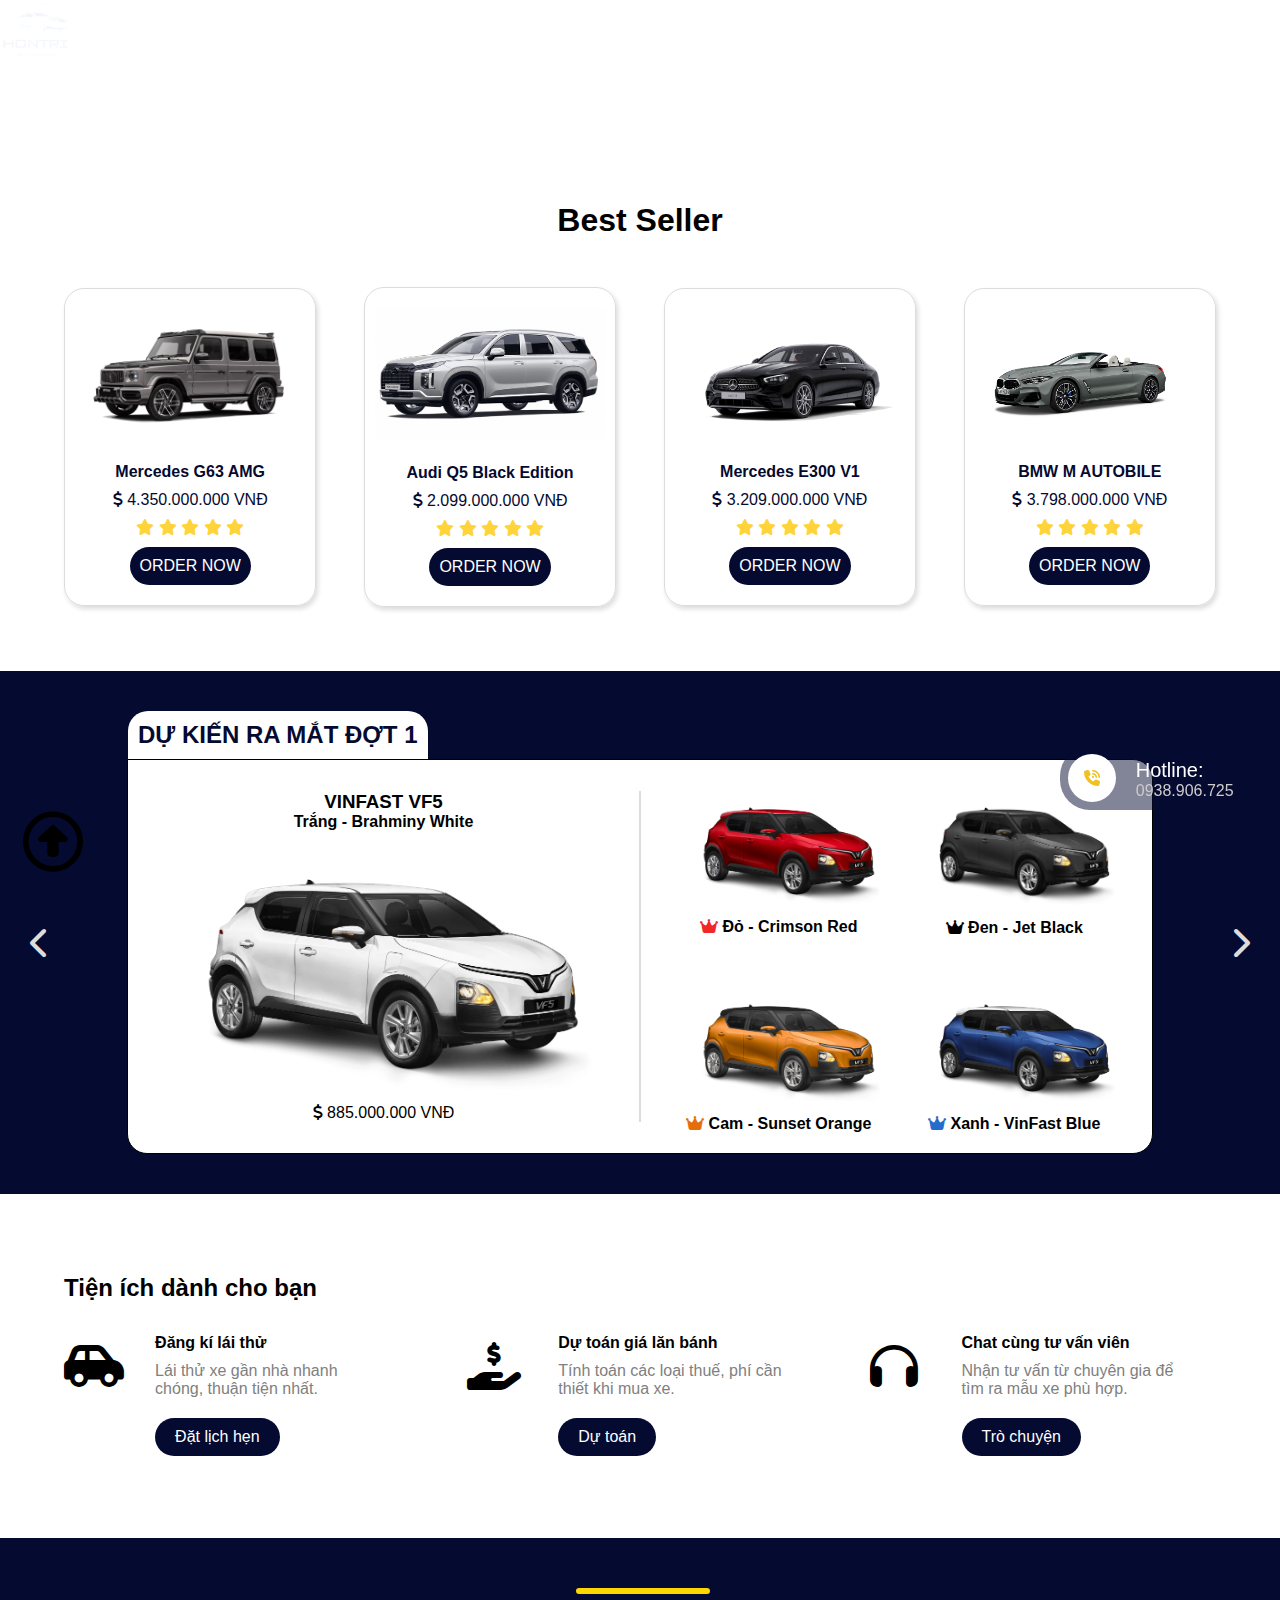
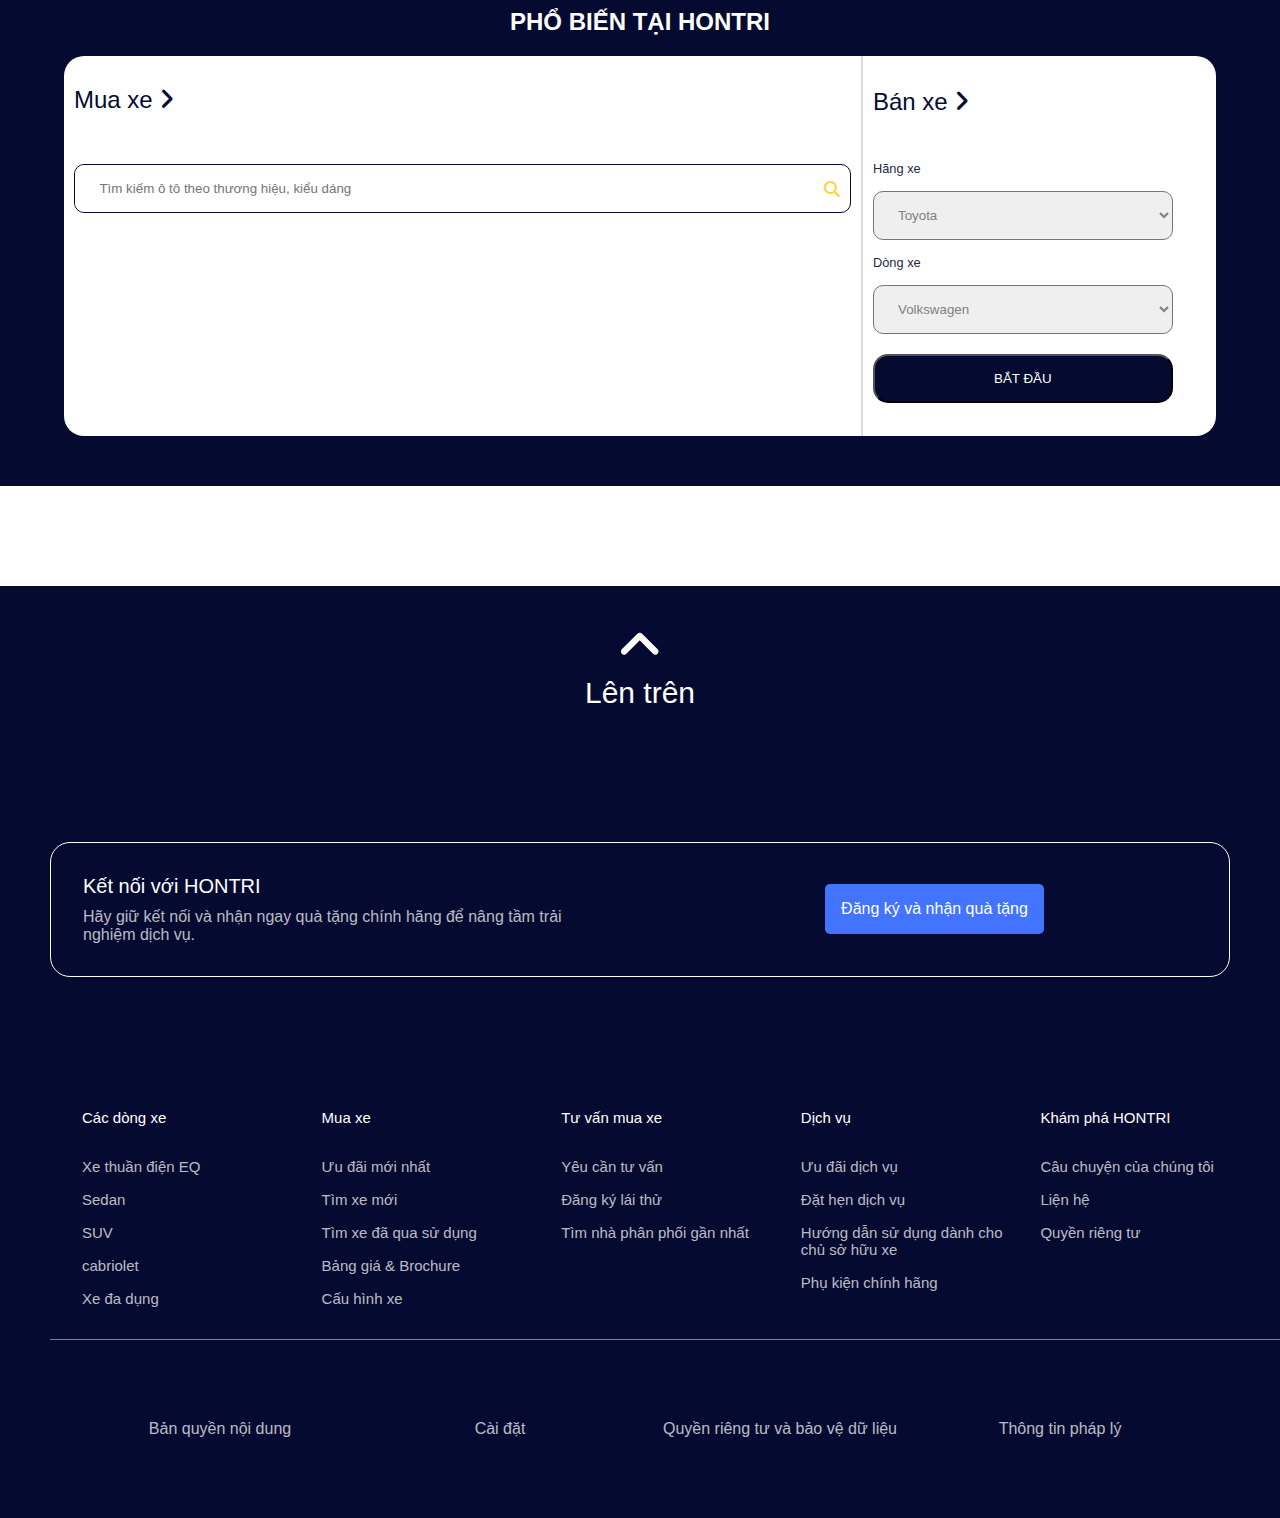
==== index.html @ 0ae95693 "init_template" ====
<!DOCTYPE html>
<html lang="en">
<head>
    <meta charset="UTF-8">
    <meta name="viewport" content="width=device-width, initial-scale=1.0">
    <title>HONTRI - Go further</title>
    <link rel="shortcut icon" href="../image/logo_Header.png"/>
    <link rel="stylesheet" href="../CSS/home.css">
    <link rel="stylesheet" href="../Mobile/mobile_home.css" media="screen and (max-width: 600px)">
    <link rel="stylesheet" href="https://cdnjs.cloudflare.com/ajax/libs/font-awesome/6.6.0/css/all.min.css">
    <link rel="stylesheet" href="https://cdnjs.cloudflare.com/ajax/libs/animate.css/4.1.1/animate.min.css"/>
    <script src="https://cdnjs.cloudflare.com/ajax/libs/wow/1.1.2/wow.min.js"></script>
    <script src="https://ajax.googleapis.com/ajax/libs/jquery/3.2.1/jquery.min.js"></script>
    <script src="../JS/home.js"></script>
</head>
<body onload="init()">
    <div class="hotline">
        <div class="phone"><i class="fa-solid fa-phone-volume" style="color: #efc21f;"></i></div>
        <div>
            <p>Hotline:</p>
            <p>0938.906.725</p>
        </div>
    </div>
    <div class="top_button">
        <button id="top_button"><i class="fa-regular fa-circle-down fa-rotate-180" ></i></button>
    </div>
    <header>
        <div class="video">
            <video width="100%" autoplay loop muted>
                <source src="./video/HONTRI_videoMoDau.mp4">
            </video>
            <div class="flex">
                <a href="#" class="khampha notSp"><span>TÌM HIỂU THÊM</span></a>
                <a href="./HTML/tryDriving.html" class="khampha"><span>ĐĂNG KÍ LÁI THỬ</span></a>
            </div>
        </div>

        <div id="topMenu" class="flex">
            <div class="flex" style="width: 100%;">
                <div class="flex col30">
                    <a href="/index.html"><img class="logoHeader" src="./image/logo_Header.png" alt="logo"></a>
                    <i class="fa-solid fa-bars" id="fal"></i>
                </div>
                <ul class="flex Menu">
                    <div class="flex">
                        <div class="flex haveSub">
                            <li>
                                <a href="./HTML/buy.html">Mua xe</a>
                                <ul class="submenu">
                                    <li><a href="./HTML/buy.html">Xe mới</a></li>
                                    <li><a class="notSp" href="#">Xe cũ</a></li>
                                </ul>
                            </li>
                            <li><a href="./HTML/buy.html" class="fa-solid fa-angle-down"></a></li>
                        </div>

                        <div class="flex haveSub">
                            <li><a href="./HTML/sell.html">Bán xe</a></li>
                        </div>
                        <div class="flex haveSub">
                            <li>
                                <a href="./HTML/tryDriving.html">Tiện ích</a>
                                <ul class="submenu">
                                    <li><a href="./HTML/tryDriving.html">Đăng kí lái thử</a></li>
                                    <li><a class="notSp" href="#">Dự đoán giá lăn bánh</a></li>
                                    <li><a class="notSp" href="#">So sánh xe</a></li>
                                </ul>
                            </li>
                            <li><a href="./HTML/tryDriving.html" class="fa-solid fa-angle-down"></a></li>
                        </div>
                        <div class="flex haveSub">
                            <li><a class="notSp" href="#">Tin tức</a></li>
                        </div>                           
                        <div class="flex haveSub"><li><a class="notSp" class="news" href="#">Đăng tin</a></li></div>
                        <div class="flex haveSub" id="user">
                            <li><a href="./HTML/signIn_Up.html" class="fa-solid fa-circle-user"></a></li>
                            <li>
                                <a href="./HTML/signIn_Up.html">Tài khoản</a>
                                <ul id="last">
                                    <li><a href="./HTML/signIn_Up.html">Đăng nhập</a></li>
                                    <li><a href="./HTML/signIn_Up.html">Đăng kí</a></li>
                                    <li><a class="notSp" href="#">Góp ý</a></li>
                                    <li><a class="notSp" href="#">Hỗ trợ</a></li>
                                    <li><a class="notSp" href="#">Liên hệ</a></li>
                                </ul>
                            </li>
                        </div>
                    </div>
                </ul>
            </div>
        </div>
    </header>

    <main>
        <section class="ani" id="bestSeller">
            <h1>Best Seller</h1>
            <div class="bestProducts flex">
                <div class="bestProduct col20">
                    <img src="./image/G63.webp" alt="G63">
                    <h4>Mercedes G63 AMG</h4>
                    <p><i class="fa-solid fa-dollar-sign"></i> 4.350.000.000 VNĐ</p>
                    <div>
                        <i class="fa-solid fa-star" style="color: #FFD43B;"></i>
                        <i class="fa-solid fa-star" style="color: #FFD43B;"></i>
                        <i class="fa-solid fa-star" style="color: #FFD43B;"></i>
                        <i class="fa-solid fa-star" style="color: #FFD43B;"></i>
                        <i class="fa-solid fa-star" style="color: #FFD43B;"></i>
                    </div>
                    <a class="notSp" href="#">ORDER NOW</a>
                </div>
                <div class="bestProduct col20">
                    <img src="./image/huyndai.png" alt="audi">
                    <h4>Audi Q5 Black Edition</h4>
                    <p><i class="fa-solid fa-dollar-sign"></i> 2.099.000.000 VNĐ</p>
                    <div>
                        <i class="fa-solid fa-star" style="color: #FFD43B;"></i>
                        <i class="fa-solid fa-star" style="color: #FFD43B;"></i>
                        <i class="fa-solid fa-star" style="color: #FFD43B;"></i>
                        <i class="fa-solid fa-star" style="color: #FFD43B;"></i>
                        <i class="fa-solid fa-star" style="color: #FFD43B;"></i>
                    </div>
                    <a class="notSp" href="#">ORDER NOW</a>
                </div>
                <div class="bestProduct col20">
                    <img src="./image/Mercedes.webp" alt="mec">
                    <h4>Mercedes E300 V1</h4>
                    <p><i class="fa-solid fa-dollar-sign"></i> 3.209.000.000 VNĐ</p>
                    <div>
                        <i class="fa-solid fa-star" style="color: #FFD43B;"></i>
                        <i class="fa-solid fa-star" style="color: #FFD43B;"></i>
                        <i class="fa-solid fa-star" style="color: #FFD43B;"></i>
                        <i class="fa-solid fa-star" style="color: #FFD43B;"></i>
                        <i class="fa-solid fa-star" style="color: #FFD43B;"></i>
                    </div>
                    <a class="notSp" href="#">ORDER NOW</a>
                </div>
                <div class="bestProduct col20">
                    <img src="./image/bmw.avif" alt="BMW">
                    <h4>BMW M AUTOBILE</h4>
                    <p><i class="fa-solid fa-dollar-sign"></i> 3.798.000.000 VNĐ</p>
                    <div>
                        <i class="fa-solid fa-star" style="color: #FFD43B;"></i>
                        <i class="fa-solid fa-star" style="color: #FFD43B;"></i>
                        <i class="fa-solid fa-star" style="color: #FFD43B;"></i>
                        <i class="fa-solid fa-star" style="color: #FFD43B;"></i>
                        <i class="fa-solid fa-star" style="color: #FFD43B;"></i>
                    </div>
                    <a class="notSp" href="#">ORDER NOW</a>
                </div>
            </div>
        </section>

        <section class="ani" id="models">
            <div id="contain">
            <div class="model">
                <h2>DỰ KIẾN RA MẮT ĐỢT 1</h2>
                <p></p>
                <div class="modelChild flex">
                    <div class="col50 mainImg">
                        <h3>VINFAST VF5</h3>
                        <h4 class="mText">Trắng - Brahminy White</h4>
                        <img class="mImg" src="./image/VF5_1.webp" alt="">
                        <p><i style="font-weight: 1.2rem;" class="fa-solid fa-dollar-sign"></i> 885.000.000 VNĐ</p>
                    </div>
                    <div class="subImgs col50">
                        <ul class="subImg flex">
                            <li class="col50">
                                <img src="./image/vf5_2_1.webp" alt="">
                                <h4><i class="fa-solid fa-crown" style="color: #f02828;"></i> Đỏ - Crimson Red</h4>
                            </li>
                            <li class="col50">
                                <img src="./image/VF5_3.webp" alt="">
                                <h4><i class="fa-solid fa-crown" style="color: #000000;"></i> Đen - Jet Black</h4>
                            </li>
                        </ul>
                        <ul class="subImg flex">
                            <li class="col50">
                                <img src="./image/VF5_4.png" alt="">
                                <h4><i class="fa-solid fa-crown" style="color: #e56d0b;"></i> Cam - Sunset Orange</h4>
                            </li>
                            <li class="col50">
                                <img src="./image/VF5_6.webp" alt="">
                                <h4><i class="fa-solid fa-crown" style="color: #246dcc;"></i> Xanh - VinFast Blue</h4>
                            </li>
                        </ul>
                    </div>
                </div>
            </div>

            <div class="model">
                <h2>DỰ KIẾN RA MẮT ĐỢT 2</h2>
                <p></p>
                <div class="modelChild flex">
                    <div class="col50 mainImg">
                        <h3>VINFAST VF5</h3>
                        <h4 class="mText">Trắng - Brahminy White</h4>
                        <img class="mImg" src="./image/VF5_1.webp" alt="">
                        <p><i class="fa-solid fa-dollar-sign"></i> 885.000.000 VNĐ</p>
                    </div>
                    <div class="subImgs col50">
                        <ul class="subImg flex">
                            <li class="col50">
                                <img src="./image/vf5_2_1.webp" alt="">
                                <h4><i class="fa-solid fa-crown" style="color: #f02828;"></i> Đỏ - Crimson Red</h4>
                            </li>
                            <li class="col50">
                                <img src="./image/VF5_3.webp" alt="">
                                <h4><i class="fa-solid fa-crown" style="color: #000000;"></i> Đen - Jet Black</h4>
                            </li>
                        </ul>
                        <ul class="subImg flex">
                            <li class="col50">
                                <img src="./image/VF5_4.png" alt="">
                                <h4><i class="fa-solid fa-crown" style="color: #e56d0b;"></i> Cam - Sunset Orange</h4>
                            </li>
                            <li class="col50">
                                <img src="./image/VF5_6.webp" alt="">
                                <h4><i class="fa-solid fa-crown" style="color: #246dcc;"></i> Xanh - VinFast Blue</h4>
                            </li>
                        </ul>
                    </div>
                </div>
            </div>

            <div class="model">
                <h2>DỰ KIẾN RA MẮT ĐỢT 3</h2>
                <p></p>
                <div class="modelChild flex">
                    <div class="col50 mainImg">
                        <h3>VINFAST VF5</h3>
                        <h4 class="mText">Trắng - Brahminy White</h4>
                        <img class="mImg" src="./image/VF5_1.webp" alt="">
                        <p><i class="fa-solid fa-dollar-sign"></i> 885.000.000 VNĐ</p>
                    </div>
                    <div class="subImgs col50">
                        <ul class="subImg flex">
                            <li class="col50">
                                <img src="./image/vf5_2_1.webp" alt="">
                                <h4><i class="fa-solid fa-crown" style="color: #f02828;"></i> Đỏ - Crimson Red</h4>
                            </li>
                            <li class="col50">
                                <img src="./image/VF5_3.webp" alt="">
                                <h4><i class="fa-solid fa-crown" style="color: #000000;"></i> Đen - Jet Black</h4>
                            </li>
                        </ul>
                        <ul class="subImg flex">
                            <li class="col50">
                                <img src="./image/VF5_4.png" alt="">
                                <h4><i class="fa-solid fa-crown" style="color: #e56d0b;"></i> Cam - Sunset Orange</h4>
                            </li>
                            <li class="col50">
                                <img src="./image/VF5_6.webp" alt="">
                                <h4><i class="fa-solid fa-crown" style="color: #246dcc;"></i> Xanh - VinFast Blue</h4>
                            </li>
                        </ul>
                    </div>
                </div>
            </div>

            <div class="model">
                <h2>DỰ KIẾN RA MẮT ĐỢT 4</h2>
                <p></p>
                <div class="modelChild flex">
                    <div class="col50 mainImg">
                        <h3>VINFAST VF5</h3>
                        <h4 class="mText">Trắng - Brahminy White</h4>
                        <img class="mImg" src="./image/VF5_1.webp" alt="">
                        <p><i class="fa-solid fa-dollar-sign"></i> 885.000.000 VNĐ</p>
                    </div>
                    <div class="subImgs col50">
                        <ul class="subImg flex">
                            <li class="col50">
                                <img src="./image/vf5_2_1.webp" alt="">
                                <h4><i class="fa-solid fa-crown" style="color: #f02828;"></i> Đỏ - Crimson Red</h4>
                            </li>
                            <li class="col50">
                                <img src="./image/VF5_3.webp" alt="">
                                <h4><i class="fa-solid fa-crown" style="color: #000000;"></i> Đen - Jet Black</h4>
                            </li>
                        </ul>
                        <ul class="subImg flex">
                            <li class="col50">
                                <img src="./image/VF5_4.png" alt="">
                                <h4><i class="fa-solid fa-crown" style="color: #e56d0b;"></i> Cam - Sunset Orange</h4>
                            </li>
                            <li class="col50">
                                <img src="./image/VF5_6.webp" alt="">
                                <h4><i class="fa-solid fa-crown" style="color: #246dcc;"></i> Xanh - VinFast Blue</h4>
                            </li>
                        </ul>
                    </div>
                </div>
            </div>
        </div>
        <div class="btnn Right"><i class="fa-solid fa-chevron-right"></i></div>
        <div class="btnn Left"><i class="fa-solid fa-chevron-left"></i></div>
        </section>
    
        <section class="ani" id="tienIch">
            <h2 class="hehe">Tiện ích dành cho bạn</h2>
            <div class="tienIchChild col90 flex">
                <div class="col30 flex">
                    <div class="col20"><i class="fa-solid fa-car-side"></i></div>
                    <div class="leftTI col80">
                        <h4>Đăng kí lái thử</h4>
                        <p>Lái thử xe gần nhà nhanh chóng, thuận tiện nhất.</p>
                        <a class="btn notSp" href="#">Đặt lịch hẹn</a>
                    </div>
                </div>
                <div class="col30 flex">
                    <div class="col20"><i class="fa-solid fa-hand-holding-dollar"></i></div>
                    <div class="leftTI col80">
                        <h4>Dự toán giá lăn bánh</h4>
                        <p>Tính toán các loại thuế, phí cần thiết khi mua xe.</p>
                        <a class="btn notSp" href="#">Dự toán</a>
                    </div>
                </div>
                <div class="col30 flex">
                    <div class="col20"><i class="fa-solid fa-headphones"></i></div>
                    <div class="leftTI col80">
                        <h4>Chat cùng tư vấn viên</h4>
                        <p>Nhận tư vấn từ chuyên gia để tìm ra mẫu xe phù hợp.</p>
                        <a class="btn notSp" href="#">Trò chuyện</a>
                    </div>
                </div>
            </div>
        </section>

        <section id="phoBien">
            <p></p>
            <h2>Phổ biến tại HONTRI</h2>
            <div class="col90 flex phoBienChilds">
                <div class="col70 phoBienChild1">
                    <p><a href="./HTML/buy.html">Mua xe <i class="fa-solid fa-angle-right"></i></a> </p>
                    <p class="flex"><input id="searchOto" type="text" placeholder=" Tìm kiếm ô tô theo thương hiệu, kiểu dáng"><i class="fa-solid fa-magnifying-glass" style="color: #FFD43B;"></i> </p>
                    <div id="goiY">
                    
                    </div>
                    <div class="flex">
                        <a href="#" class="col10 imgTH notSp">
                            <img src="./image/im_spot_brand_logo_toyota.png" alt="">
                            <p>Toyota</p>
                        </a>
                        <a href="#" class="col10 imgTH notSp">
                            <img src="./image/im_spot_brand_logo_huyndai.png" alt="">
                            <p>Hyundai</p>
                        </a>
                        <a href="#" class="col10 imgTH notSp">
                            <img src="./image/im_spot_brand_logo_vinfast.png" alt="">
                            <p>VinFast</p>
                        </a>
                        <a href="#" class="col10 imgTH notSp">
                            <img src="./image/im_spot_brand_logo_kia.png" alt="">
                            <p>Kia</p>
                        </a>
                        <a href="#" class="col10 imgTH notSp">
                            <img src="./image/im_spot_brand_logo_ford.png" alt="">
                            <p>Ford</p>
                        </a>
                        <a href="#" class="col10 imgTH notSp">
                            <img src="./image/im_spot_brand_logo_mazda.png" alt="">
                            <p>Mazda</p>
                        </a>
                        <a href="#" class="col10 imgTH notSp">
                            <img src="./image/im_spot_brand_logo_honda.png" alt="">
                            <p>Honda</p>
                        </a>
                        <a href="#" class="col10 imgTH notSp">
                            <img src="./image/im_spot_brand_logo_mitsubishi.png" alt="">
                            <p>Mitsubishi</p>
                        </a>
                        <a href="#" class="col10 imgTH notSp">
                            <img src="./image/im_spot_brand_logo_peugeot.png" alt="">
                            <p>Peugeot</p>
                        </a>
                    </div>

                    <div class="flex">
                        <a href="#" class="col10 imgTH notSp">
                            <img src="./image/im_spot_brand_logo_mercedes.png" alt="">
                            <p>Mercedes</p>
                        </a>
                        <a href="#" class="col10 imgTH notSp">
                            <img src="./image/im_spot_brand_logo_nissan.png" alt="">
                            <p>Nissan</p>
                        </a>
                        <a href="#" class="col10 imgTH notSp">
                            <img src="./image/im_spot_brand_logo_Volkswagen.png" alt="">
                            <p>olkswagen</p>
                        </a>
                        <a href="#" class="col10 imgTH notSp">
                            <img src="./image/im_spot_brand_logo_chevrolet.png" alt="">
                            <p>Chevrolet</p>
                        </a>
                        <a href="#" class="col10 imgTH notSp">
                            <img src="./image/im_spot_brand_logo_lexus.png" alt="">
                            <p>Lexus</p>
                        </a>
                        <a href="#" class="col10 imgTH notSp">
                            <img src="./image/im_spot_brand_logo_bmw.png" alt="">
                            <p>BMW</p>
                        </a>
                        <a href="#" class="col10 imgTH notSp">
                            <img src="./image/im_spot_brand_logo_landrover.png" alt="">
                            <p>Landrover</p>
                        </a>
                        <a href="#" class="col10 imgTH notSp">
                            <img src="./image/im_spot_brand_logo_Subaru.png" alt="">
                            <p>Subaru</p>
                        </a>
                        <a href="#" class="col10 imgTH notSp">
                            <i style="font-size: 30px; padding: 13px;" class="fa-solid fa-sliders"></i>
                            <p>Xem thêm</p>
                        </a>
                    </div>
                </div>
                <div class="col30 phoBienChild2">
                    <p><a href="./HTML/sell.html">Bán xe <i class="fa-solid fa-angle-right"></i></a></p>
                    <div class="hangDong">
                        <p>Hãng xe</p>
                        <select class="cars">
                            <option>Toyota</option>
                            <option>Hyundai</option>
                            <option>VinFast</option>
                            <option>Kia</option>
                            <option>Ford</option>
                            <option>Mazda</option>
                            <option>Honda</option>
                            <option>Mitsubishi</option>
                          </select>
                    </div>
                    <div class="hangDong">
                        <p>Dòng xe</p>
                        <select class="cars">
                            <option>Volkswagen</option>
                            <option>Chevrolet</option>
                            <option>Lexus</option>
                            <option>BMW</option>
                            <option>Landrover</option>
                            <option>Subaru</option>
                          </select>
                    </div>
                    <button><a class="notSp" href="#">BẮT ĐẦU</a></button>
                </div>
            </div>
        </section>
    </main>

    <!-- Phần footer  -->
    <footer>
        <div class="back_button">
            <button id="scroll"><i class="fa-solid fa-angle-up"></i></button>
            <p>Lên trên</p>
        </div>

        <div class="connect">
            <div class="content">
                <p>Kết nối với HONTRI</p>
                <p>Hãy giữ kết nối và nhận ngay quà tặng chính hãng để nâng tầm trải nghiệm dịch vụ.</p>
            </div>
            <div class="linked"><a href="#">Đăng ký và nhận quà tặng</a></div>
        </div>

        <div class="info">
            <div class="info1">
                <div class="title">Các dòng xe</div>
                <div class="detail">
                    <p>Xe thuần điện EQ</p>
                    <p>Sedan</p>
                    <p>SUV</p>
                    <p>cabriolet</p>
                    <p>Xe đa dụng</p>
                </div>
            </div>
            <div class="info2">
                <div class="title">Mua xe</div>
                <div class="detail">
                    <p>Ưu đãi mới nhất</p>
                    <p>Tìm xe mới</p>
                    <p>Tìm xe đã qua sử dụng</p>
                    <p>Bảng giá & Brochure</p>
                    <p>Cấu hình xe</p>
                </div>
            </div>
            <div class="info3">
                <div class="title">Tư vấn mua xe</div>
                <div class="detail">
                    <p>Yêu cần tư vấn</p>
                    <p>Đăng ký lái thử</p>
                    <p>Tìm nhà phân phối gần nhất</p>
                </div>
            </div>
            <div class="info4">
                <div class="title">Dịch vụ</div>
                <div class="detail">
                    <p>Ưu đãi dịch vụ</p>
                    <p>Đặt hẹn dịch vụ</p>
                    <p>Hướng dẫn sử dụng dành cho chủ sở hữu xe</p>
                    <p>Phụ kiện chính hãng</p>
                </div>
            </div>
            <div class="info5">
                <div class="title">Khám phá HONTRI</div>
                <div class="detail">
                    <p>Câu chuyện của chúng tôi</p>
                    <p>Liện hệ</p>
                    <p>Quyền riêng tư</p>
                </div>
            </div>
        </div>

        <div class="last_of_footer">
                <span>Bản quyền nội dung</span><span>Cài đặt</span><span>Quyền riêng tư và bảo vệ dữ liệu</span><span>Thông tin pháp lý</span>
        </div>
    </footer>
</body>
</html>
---- CSS/home.css ----
*{
    font-family: Verdana, Geneva, Tahoma, sans-serif;
    padding: 0px;
    margin: 0px;
}

:root{
    --x10: 10px;
    --x20: 20px;
    --white:#ffffff ;
    --blue: #050a30;
    --black: #000000;
    --gray: #DCDCDC;
    --yellow: #FFD700;
}
.flex{
    display: flex;
    justify-content: space-between;
    align-items: center;
}
.col20{
    width: 20%;
}
.col15{
    width: 15%;
}
.col50{
    width: 50%;
}
.col40{
    width: 40%;
}
.col90{
    width: 90%;
}

.col30{
    width: 30%;
}

.col80{
    width: 80%;
}
.col70{
    width: 70%;
}
/* nút quay lai ở trên */
.top_button button{
    margin-bottom:1%;
    margin-left: 1%;
    font-size: 60px;
    border-color:transparent;
    border-radius: 50px;
    background:transparent;
    padding:0.5rem;
    position:fixed;
    bottom:0;
    cursor:pointer;
    z-index: 9000;
}
.top_button button:hover{
    transform:scale(1.1,1.1);
    color:var(--yellow);
}
/* menubar */
.fa-bars{
    top: 0px;
    padding: 20px;
    font-size: 20px;
    cursor: pointer;
    display: none !important;
    color: var(--white);
}
/* menu + video */
.video{
    position: relative;
}
.video .flex{
    position: absolute;
    flex-direction: row;
    bottom: 10%;
}
a.khampha{
    padding: var(--x10);
    color: var(--white);
    border: 1px solid var(--white);
    text-decoration: none;
    margin: var(--x10);
}
div#topMenu{
    background: rgba(255, 255, 255, 0);
    width: 100%;
    position: fixed;
    z-index: 999;
    top: 0px;
}

#topMenu>div>ul{
    list-style-type: none;
}

#topMenu>div>ul li a{
    text-decoration: none;
    display: block;
    color: var(--white);
    font-style: bold;
}

#topMenu>div>ul div>div{
    padding: var(--x10);
    margin: 0 var(--x10);
}

.logoHeader{
    width: 70px;
}

.news{
    background-color: var(--blue);
    border-radius: var(--x20) var(--x20);
    border: 1px solid lightblue;
    margin-right: var(--x10);
    padding: 10px var(--x20);
}

a.news{
    color: var(--white) !important;
}

a.news:hover{
    color: var(--yellow);
}
.haveSub>li:first-child{
    padding: 0 5px;
}

.fa-circle-user{
    font-size: 1.5rem;
}

.haveSub{
    position: relative;
}

.submenu, #last{
    list-style-type: none;
    display: none;
    position: absolute;
    margin-top: var(--x10);
    left: 0;
    width: 250%;
}

#last{
    width: 150%;
    margin-top: 15px;
    right: 0;
    left: initial;
    position: absolute;
}

.submenu a, #last a{
    display: block;
    background-color: var(--white);
    padding: var(--x20) 40px;
    color: var(--black) !important;
}
.submenu>li:first-child a, #last>li:first-child a{
    border-radius: var(--x20) var(--x20) 0 0;
    box-shadow: 1px 3px 5px var(--gray);
}

.submenu>li:last-child a, #last>li:last-child a{
    border-radius: 0 0 var(--x20) var(--x20);
    box-shadow: 1px 3px 5px var(--gray);
}

.submenu li:hover a, #last li:hover a{
    background-color: var(--gray);
}
.submenu::after{
    content: "";
    border-width: 10px;
    border-style: solid;
    border-color: transparent transparent var(--white) transparent;
    bottom: 100%;
    display: block;
    position: absolute;
    right: 75%;
}

#last>li:nth-child(2){
    border-bottom: 1.5px solid grey;
}

.haveSub:hover .submenu, .haveSub:hover #last{
    display: block;
}

.hotline{
    border-radius: 30px;
    background-color:rgba(5, 10, 48,0.5);
    color:rgb(206, 203, 203);
    padding:0.5rem;
    width:fit-content;
    display:flex;
    bottom: 10%;
    right: 3%;
    position:fixed;
    z-index: 999;
}
.hotline .phone{
    animation: rung1 0.5s infinite;
}
@keyframes rung1{
    0%,100%{
        transform:translateX(0);
    }
    10%,20%,50%,70%,90%{
        transform:translateX(-5px);
    }
    20%,40%,60%{
        transform:translateX(5px);
    }
}
.hotline i{
    background-color: white;
    border-radius: 30px;
    padding:1rem;
    margin-right: 20px;
}
.hotline p:first-child{
    color:white;
    font-size: 20px;
    margin-top: 5px;
}
/* Best seller */
#bestSeller>h1{
    font-size: 2rem;
    text-align: center;
    margin: 3rem 0;
}

.bestProducts{
    width: 90%;
    margin: 0 auto 4rem auto;
}

.bestProduct{
    color: var(--blue);
    text-align: center;
    border: 1px solid var(--gray);
    border-radius: var(--x20);
    box-shadow: 2px 3px 5px var(--gray);
    padding: var(--x10);
}

.bestProduct>img{
    width: 100%;
    margin: var(--x10) 0;
}

.bestProduct>p, .bestProduct>h4{
    margin: 10px;
}
.bestProduct>a{
    text-decoration: none;
    display: inline-block;
    margin: 10px;
    padding: var(--x10);
    background-color: var(--blue);
    color: var(--white);
    border-radius: var(--x20);
}
.bestProduct:hover{
    transform: scale(1.05);
}

/* model */
#models {
    background-color: var(--blue);
    width: 100%;
    margin: auto;
    overflow: hidden;
    position: relative;
}
#contain{
    display: flex;
    transition: 0.5s ease-in-out;
    position: relative;
}
div.model{
    flex-shrink: 0;
    width: 100%;
    margin: 0 0 40px 0;
}
.modelChild{
    width: 80%;
    margin: 0 auto;
    border: 1px solid var(--black);
    background-color: #ffffff;
    text-align: center;
    border-radius: 0 var(--x20) var(--x20) var(--x20);
}
.model>h2{
    padding: var(--x10);
    color: var(--blue);
    background-color: var(--white);
    display: inline-block;
    margin: 40px 0 0 0;
    border-radius: var(--x20) var(--x20) 0 0;
    left: 10% !important;
    position: relative;
}
.mainImg>img, .subImg img{
    width: 100%;
    padding: var(--x10);
}
.subImgs>ul{
    list-style-type: none;
    padding: var(--x20);
}
.mainImg{
    border-right: 2px solid var(--gray);
}
/* .model>p::after{
    content: "";
    position: absolute;
    border-width: 2px;
    border-style: solid;
    border-color:var(--yellow);
    width: 78%;
    left: 10%;
} */

.btnn{
    color: var(--gray);
    font-size: 2rem;
    padding: 20px;
    margin: 0 10px;
    position: absolute;
    top: 45%;
    cursor: pointer;
}

.Right{
    right: 0;
}
.Left{
    left: 0;
}

.btnn:hover{
    color: var(--yellow);
    border: 1px solid (--gray) ;
    border-radius: 50%;
    background: rgba(255, 255, 255, 0.5);
}
/* tiện ích */
#tienIch{
    width: 100%;
    margin: var(--x20) 0;
    padding: 40px 0;
}

#tienIch>h2{
    position: absolute;
    margin: var(--x20) 0;
    left: 5%;
}

.tienIchChild{
    margin: 40px auto;
    padding: var(--x10);
}

.fa-car-side, .fa-hand-holding-dollar, .fa-headphones{
    font-size: 3rem;
}

.leftTI{
    margin: var(--x10);
    padding: var(--x10);
}

.leftTI>h4, .leftTI>p{
    margin: var(--x10);
}

.leftTI>p{
    color: gray;
}

a.btn{
    text-decoration: none;
    display: block;
    padding: var(--x10) var(--x20);
    margin: var(--x10);
    border-radius: var(--x20);
    color: var(--white);
    background-color: var(--blue);
    position: absolute;
}

/* phổ biến */
.imgTH>img{
    width: 100%;
}
#phoBien{
    padding: 50px 0;
    background-color: var(--blue);
}
#phoBien>h2{
    color: var(--white);
    margin: var(--x20);
    text-align: center;
    text-transform: uppercase;
}
#phoBien>p::after{
    content: "";
    border-color: var(--yellow);
    border-style: solid;
    width: 10%;
    text-align: center;
    position: absolute;
    left: 45%;
    border-radius: var(--x20);
}
.phoBienChilds{
    margin: 0 auto;
    background-color: var(--white);
    border-radius: var(--x20);
}
.phoBienChilds a{
    text-decoration: none;
    color: var(--blue);
}

.phoBienChild1>p:first-child, .phoBienChild2>p:first-child{
    font-size: 1.5rem;
    padding: 0 0 40px 0;
}
.phoBienChild1>p:first-child{
    padding-top: var(--x20);
}
.phoBienChild1{
    border-right: 2px solid var(--gray);
    padding: var(--x10);
}

.phoBienChild2{
    padding: var(--x10);
}
.imgTH p{
    text-align: center;
    font-size: 0.6rem;
}
.imgTH{
    border: 1px solid var(--gray);
    margin: 5px;
    padding: 10px;
    border-radius: var(--x20);
}

select.cars, .phoBienChilds input {
    margin: var(--x10) 0;
    padding: 15px var(--x20);
    width: 90%;
    border-radius: var(--x10);
}

.phoBienChilds input{
    border: 1px solid transparent;
    margin: 0;
}
.phoBienChild1>p:nth-child(2){
    border: 1px solid var(--blue);
    border-radius: 10px;
    margin: var(--x10) 0;
}

select#cars{
    margin: var(--x10);
}

.hangDong>p{
    margin: 5px 0;
    color: #1f2846;
    font-size: 0.8rem;
}

#phoBien button{
    margin: var(--x10) 0 0 0;
    padding: 15px var(--x20);
    width: 90%;
    border-radius: 15px;
    background-color: var(--blue);
}

#phoBien button>a{
    color: var(--white);
}

.cars{
    color: gray;
}
.fa-magnifying-glass{
    padding: 0 var(--x10);
    margin: 5px 0 0 0 0;
}
#goiY div {
    padding: 8px;
    cursor: pointer;
}

#goiY div:hover {
    background-color: #f0f0f0;
}
#goiY{
    display: none; 
    position: absolute; 
    background-color: white; 
    border: 1px solid #ccc;
    width: 60%;
}
/*______________________________footer_______________________________*/

footer{
    margin-top: 100px;
    background-color: var(--blue);
    color:rgba(255, 255, 255, 0.736);
}
/* nút quay lại */
footer .back_button{
   color:white;
   text-align: center;
   font-size: 30px;
   margin-bottom: 100px;
   margin-top: 100px;
   padding:2rem;
}
footer .back_button button{
    font-size: 50px;
    border:none;
    background-color: transparent; /* không có nền */
    cursor:pointer;
    color:white;
}
footer .back_button button:hover {
    color: rgb(126, 192, 218);
}
/* kết nối */
footer .connect{
    display:grid;
    grid-template-columns: repeat(2,1fr);
    align-items: center;
    border:1px solid white;
    border-radius: 20px;
    margin-left: 50px;
    margin-right: 50px;
}
footer .content{
    margin:auto;
    padding:2rem;
    display:grid;
    grid-gap:10px;
}
footer .content>p:nth-child(1){
    font-size: 20px;
    color:white;
}
footer .connect .linked{
    background-color: rgb(66, 116, 255);
    border-radius: 5px;
    padding:1rem;
    margin:auto;
    cursor:pointer;
}
footer .connect .linked a{
    color:white;
    text-decoration: none;
}
footer .connect .linked:hover{
    background-color: rgb(38, 70, 158);
}

/* info */

.info{
    margin-top: 100px;
    margin-left: 50px;
    display:grid;
    grid-template-columns: repeat(5,1fr);
    justify-content: center;
    align-items: center;
    border-bottom: 1px solid grey;
    padding:1rem;
    font-size: 15px;
    font-family:Cambria, Cochin, Georgia, Times, 'Times New Roman', serif;
    align-items: flex-start;/*Bắt đàu từ trên theo chiều dọc*/
}

.info .title{
    color:white;
    padding:1rem;
}
.info .detail{
    padding:0.5rem;
}
.info .detail p{
    padding:0.5rem;
    cursor:pointer;
    position:relative;
    /* overflow:hidden; */
}
.info .detail p::before{ /*tạo gạch chân*/
    position:absolute;
    content:''; /*tạo nội dung rỗng cho phần tử giả*/
    left:0;
    bottom:0;
    width:0;
    height:0.5px;
    background-color: white;
    transition: width 0.5s ease;
}
.info .detail p:hover::before{
    width:100%;
}

/* last  */
.last_of_footer{
    display:grid;
    grid-template-columns: repeat(4,1fr);
    text-align: center;
    padding:5rem;
    cursor:pointer;
}
---- Mobile/mobile_home.css ----
.flex{
    flex-direction: column;
    align-items: initial;
}
.haveSub{
    flex-direction: row;
    justify-content: flex-start;
}
.news{
    background-color: transparent;
    border-radius: 0;
    border: transparent;
}
#user{
    flex-direction: row-reverse;
    justify-content: flex-end;
}

.submenu, #last{
    position: relative;
    background-color: #7f7f7f;
}
.submenu a, #last a{
    background-color: transparent !important;
    color: #ffffff !important;
    padding: 10px 20px;
}

.submenu>li:first-child a, #last>li:first-child a{
    border-radius: 0;
    box-shadow: 1px 3px 5px transparent;
}
.submenu>li:last-child a, #last>li:last-child a{
    border-radius: 0;
    box-shadow: 1px 3px 5px transparent;
}
.submenu::after{
    display: none;
}
.submenu, #last{
    background-color: transparent;
}
.submenu>li:hover a, #last>li:hover>a{
    color: black !important;
}

#last{
    left: 0;
}

.fa-bars{
    display: block !important;
    background: rgba(255, 0, 0, 0.5);
}

#topMenu{
    justify-content: flex-start;
    flex-direction: row;
    position: fixed;
}
a.khampha{
    display: none;
}
#topMenu>div>div:first-child{
    flex-direction: row-reverse;
    background: #000000 !important;
    width: 100%;
}
#topMenu>div{
    background: transparent;
}

.news{
    margin-right: 0;
    padding: 0;
}
.Menu{
    background-color: gray;
    width: 50%;
    box-shadow: 2px 3px 5px black;
    height: 500px;
    position: relative;
    display: none;
}

#last>li:nth-child(2){
    border-bottom: 1.5px solid transparent;
}

/* --bestseller */
.bestProduct{
    width: 90%;
    margin: 20px auto;
}

/* dự kiến ra mắt */
.mainImg{
    width: 100%;
    border: 1px solid transparent;
}
.mainImg>h3, .mainImg>h4{
    margin: 20px;
}
.subImgs{
    width: 100%;
}
.subImg{
    flex-direction: row;
}
/* --tiện ích-- */
.tienIchChild>div{
    width: 100%;
    margin: 20px auto;
    border: 1px solid grey;
    padding: 10px 0;
    border-radius: 20px;
}
.fa-car-side, .fa-hand-holding-dollar, .fa-headphones{
    margin-left: 30px ;
}

/* ---phobien--- */
.phoBienChild1>div{
    display: none;
    border-right: 1px solid transparent;
}
.fa-magnifying-glass{
    margin: 10px;
}
.phoBienChild1, .phoBienChild2{
    width: 100%;
}
.phoBienChild1>p:nth-child(2){
    flex-direction: row;
    width: 90%;
}
/*______________________________footer_______________________________*/

footer .connect .linked{
    padding:0.5rem;
    font-size: 15px;
}
footer .info{
    margin-top: 10%;
    margin-left: 2%;
}
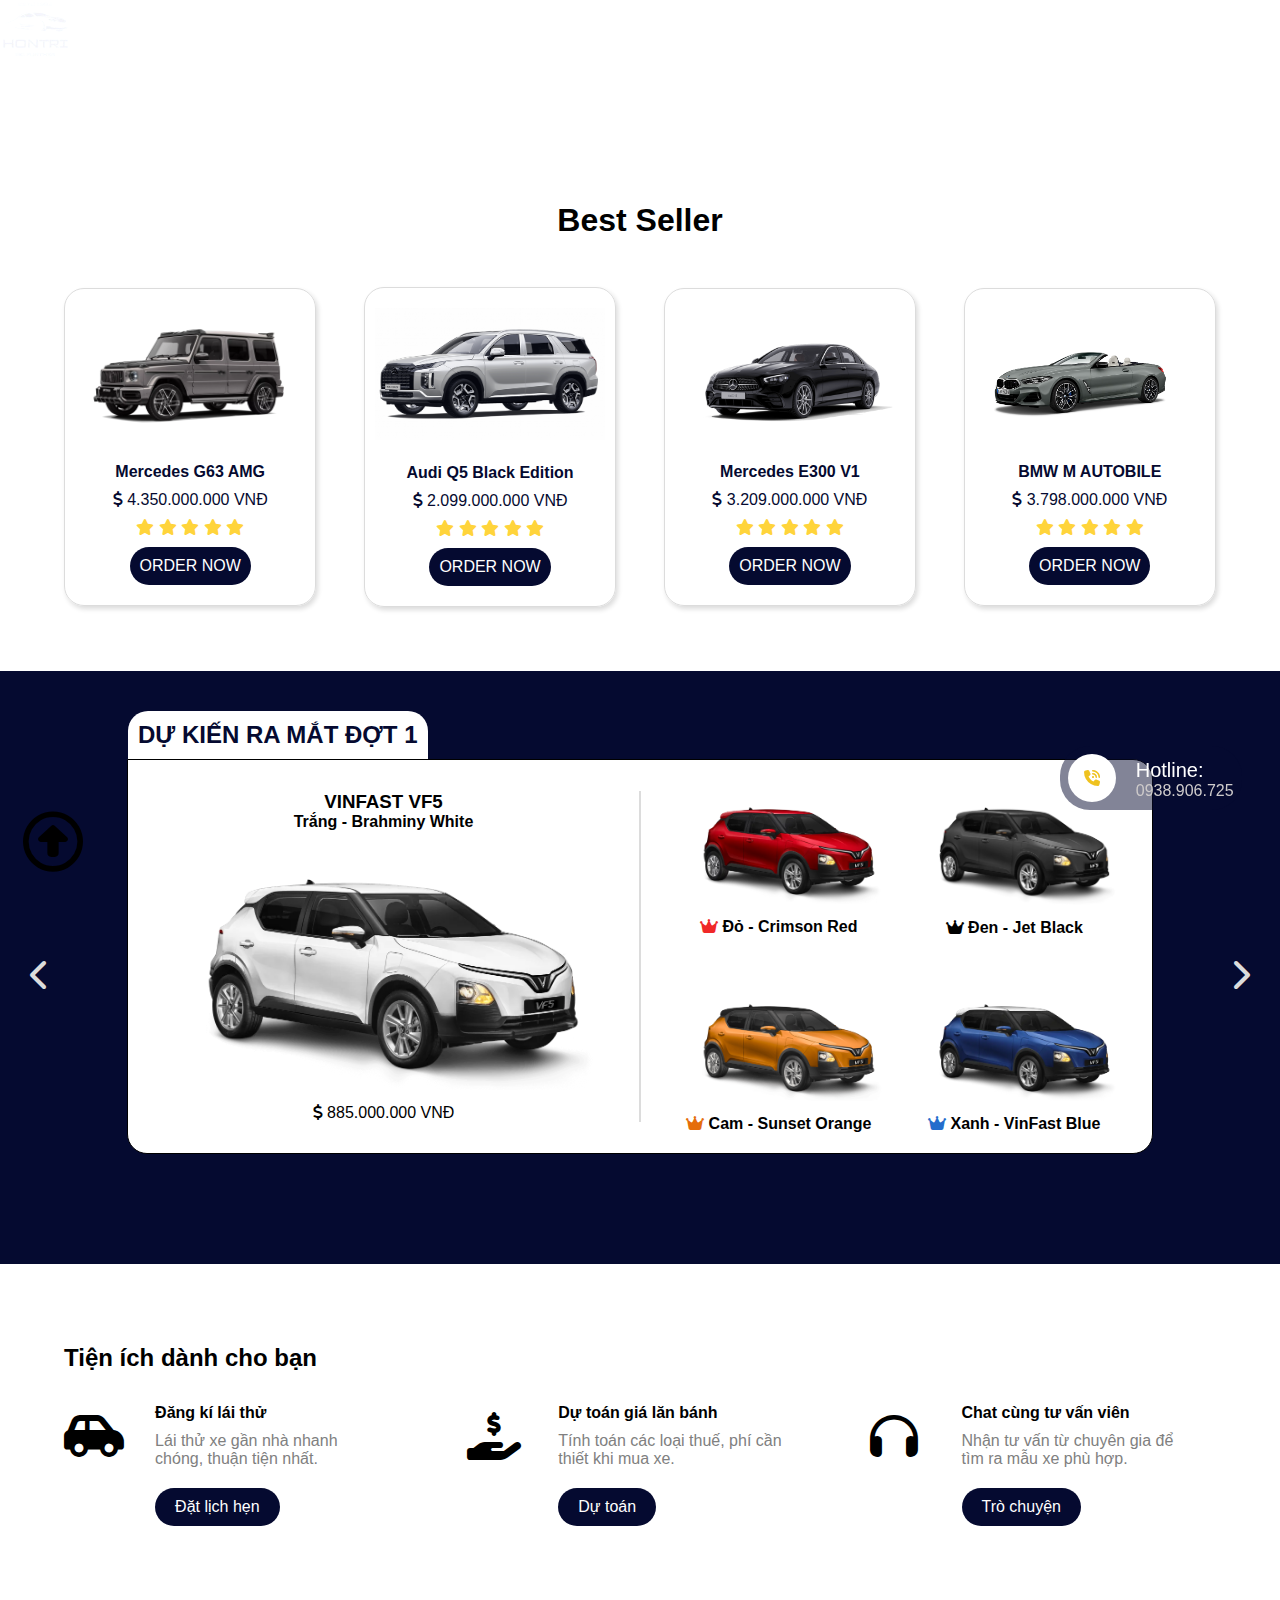
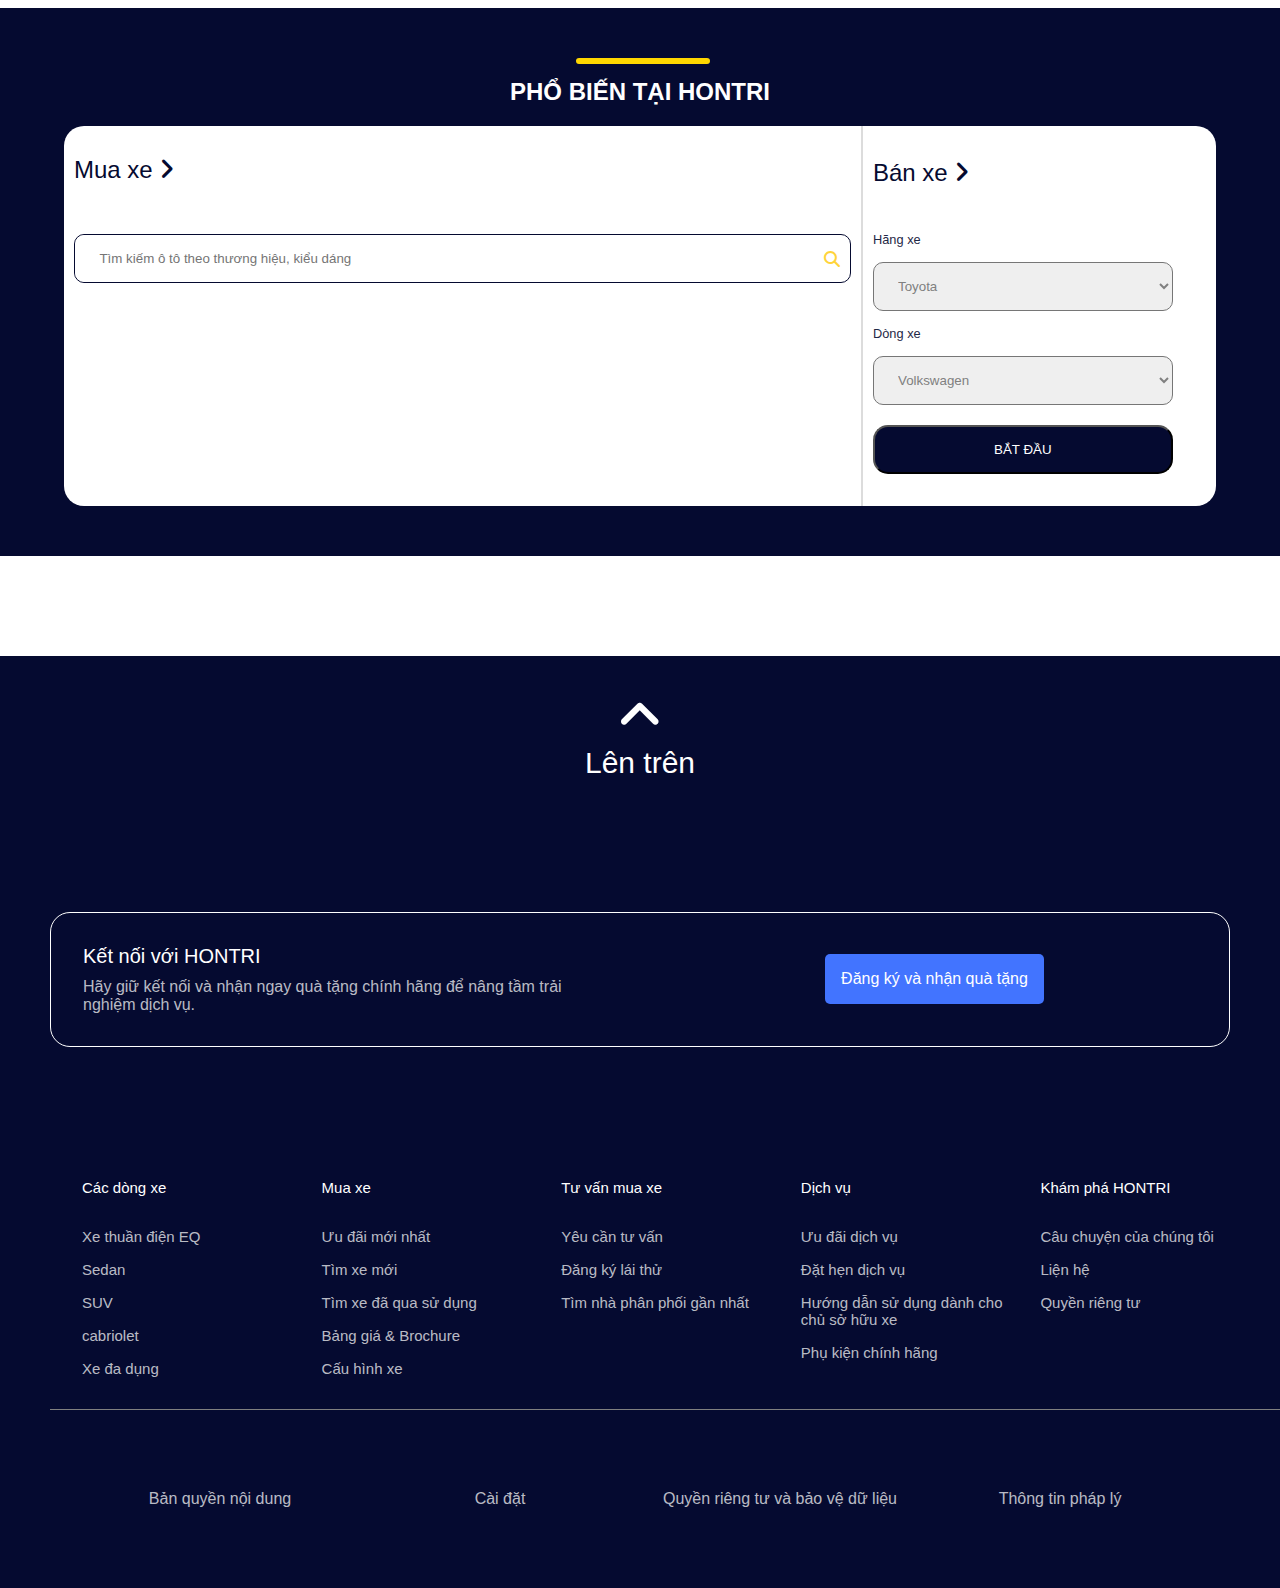
==== commit d8a458c5: "edit" ====
--- a/index.html
+++ b/index.html
@@ -4,14 +4,14 @@
     <meta charset="UTF-8">
     <meta name="viewport" content="width=device-width, initial-scale=1.0">
     <title>HONTRI - Go further</title>
-    <link rel="shortcut icon" href="../image/logo_Header.png"/>
-    <link rel="stylesheet" href="../CSS/home.css">
-    <link rel="stylesheet" href="../Mobile/mobile_home.css" media="screen and (max-width: 600px)">
+    <link rel="shortcut icon" href="./image/logo_Header.png"/>
+    <link rel="stylesheet" href="./CSS/home.css">
+    <link rel="stylesheet" href="./Mobile/mobile_home.css" media="screen and (max-width: 600px)">
     <link rel="stylesheet" href="https://cdnjs.cloudflare.com/ajax/libs/font-awesome/6.6.0/css/all.min.css">
     <link rel="stylesheet" href="https://cdnjs.cloudflare.com/ajax/libs/animate.css/4.1.1/animate.min.css"/>
     <script src="https://cdnjs.cloudflare.com/ajax/libs/wow/1.1.2/wow.min.js"></script>
     <script src="https://ajax.googleapis.com/ajax/libs/jquery/3.2.1/jquery.min.js"></script>
-    <script src="../JS/home.js"></script>
+    <script src="./JS/home.js"></script>
 </head>
 <body onload="init()">
     <div class="hotline">
@@ -38,7 +38,7 @@
         <div id="topMenu" class="flex">
             <div class="flex" style="width: 100%;">
                 <div class="flex col30">
-                    <a href="/index.html"><img class="logoHeader" src="./image/logo_Header.png" alt="logo"></a>
+                    <a href="./index.html"><img class="logoHeader" src="./image/logo_Header.png" alt="logo"></a>
                     <i class="fa-solid fa-bars" id="fal"></i>
                 </div>
                 <ul class="flex Menu">
@@ -192,30 +192,30 @@
                 <p></p>
                 <div class="modelChild flex">
                     <div class="col50 mainImg">
-                        <h3>VINFAST VF5</h3>
+                        <h3>LandCruiser 70</h3>
                         <h4 class="mText">Trắng - Brahminy White</h4>
-                        <img class="mImg" src="./image/VF5_1.webp" alt="">
-                        <p><i class="fa-solid fa-dollar-sign"></i> 885.000.000 VNĐ</p>
+                        <img class="mImg" src="./image/toyota_dukien2_trang.webp" alt="">
+                        <p><i class="fa-solid fa-dollar-sign"></i> 4.985.000.000 VNĐ</p>
                     </div>
                     <div class="subImgs col50">
                         <ul class="subImg flex">
                             <li class="col50">
-                                <img src="./image/vf5_2_1.webp" alt="">
-                                <h4><i class="fa-solid fa-crown" style="color: #f02828;"></i> Đỏ - Crimson Red</h4>
-                            </li>
-                            <li class="col50">
-                                <img src="./image/VF5_3.webp" alt="">
-                                <h4><i class="fa-solid fa-crown" style="color: #000000;"></i> Đen - Jet Black</h4>
-                            </li>
-                        </ul>
-                        <ul class="subImg flex">
-                            <li class="col50">
-                                <img src="./image/VF5_4.png" alt="">
-                                <h4><i class="fa-solid fa-crown" style="color: #e56d0b;"></i> Cam - Sunset Orange</h4>
-                            </li>
-                            <li class="col50">
-                                <img src="./image/VF5_6.webp" alt="">
-                                <h4><i class="fa-solid fa-crown" style="color: #246dcc;"></i> Xanh - VinFast Blue</h4>
+                                <img src="./image/toyota_dukien2_do.webp" alt="">
+                                <h4><i class="fa-solid fa-crown" style="color: #f02828;"></i> Đỏ - Merlot Red</h4>
+                            </li>
+                            <li class="col50">
+                                <img src="./image/toyota_dukien2_den.webp" alt="">
+                                <h4><i class="fa-solid fa-crown" style="color: #000000;"></i> Đen - Eclipse Black</h4>
+                            </li>
+                        </ul>
+                        <ul class="subImg flex">
+                            <li class="col50">
+                                <img src="./image/toyota_dukien2.webp" alt="">
+                                <h4><i class="fa-solid fa-crown" style="color: #dadada;"></i> Be - Sandy Taupe</h4>
+                            </li>
+                            <li class="col50">
+                                <img src="./image/toyota_dukien2_xanh.webp" alt="">
+                                <h4><i class="fa-solid fa-crown" style="color: #246dcc;"></i> Xanh - Midnight Blue</h4>
                             </li>
                         </ul>
                     </div>
@@ -227,30 +227,30 @@
                 <p></p>
                 <div class="modelChild flex">
                     <div class="col50 mainImg">
-                        <h3>VINFAST VF5</h3>
+                        <h3>MERCEDES G63 AMG</h3>
                         <h4 class="mText">Trắng - Brahminy White</h4>
-                        <img class="mImg" src="./image/VF5_1.webp" alt="">
-                        <p><i class="fa-solid fa-dollar-sign"></i> 885.000.000 VNĐ</p>
+                        <img class="mImg" src="./image/Mercedes_dukien3_trang.webp" alt="">
+                        <p><i class="fa-solid fa-dollar-sign"></i> 11.750.000.000 VNĐ</p>
                     </div>
                     <div class="subImgs col50">
                         <ul class="subImg flex">
                             <li class="col50">
-                                <img src="./image/vf5_2_1.webp" alt="">
-                                <h4><i class="fa-solid fa-crown" style="color: #f02828;"></i> Đỏ - Crimson Red</h4>
-                            </li>
-                            <li class="col50">
-                                <img src="./image/VF5_3.webp" alt="">
+                                <img src="./image/Mercedes_dukien3.webp" alt="">
+                                <h4><i class="fa-solid fa-crown" style="color: #330909;"></i> Đỏ - Crimson Red</h4>
+                            </li>
+                            <li class="col50">
+                                <img src="./image/Mercedes_dukien3_den.webp" alt="">
                                 <h4><i class="fa-solid fa-crown" style="color: #000000;"></i> Đen - Jet Black</h4>
                             </li>
                         </ul>
                         <ul class="subImg flex">
                             <li class="col50">
-                                <img src="./image/VF5_4.png" alt="">
-                                <h4><i class="fa-solid fa-crown" style="color: #e56d0b;"></i> Cam - Sunset Orange</h4>
-                            </li>
-                            <li class="col50">
-                                <img src="./image/VF5_6.webp" alt="">
-                                <h4><i class="fa-solid fa-crown" style="color: #246dcc;"></i> Xanh - VinFast Blue</h4>
+                                <img src="./image/Mercedes_dukien3_xla.webp" alt="">
+                                <h4><i class="fa-solid fa-crown" style="color: green;"></i> Xanh Lá - Sunset Green</h4>
+                            </li>
+                            <li class="col50">
+                                <img src="./image/Mercedes_dukien3_xanh.webp" alt="">
+                                <h4><i class="fa-solid fa-crown" style="color: #246dcc;"></i> Xanh - Sea Blue</h4>
                             </li>
                         </ul>
                     </div>
@@ -262,30 +262,30 @@
                 <p></p>
                 <div class="modelChild flex">
                     <div class="col50 mainImg">
-                        <h3>VINFAST VF5</h3>
+                        <h3>Corolla Hatch</h3>
                         <h4 class="mText">Trắng - Brahminy White</h4>
-                        <img class="mImg" src="./image/VF5_1.webp" alt="">
-                        <p><i class="fa-solid fa-dollar-sign"></i> 885.000.000 VNĐ</p>
+                        <img class="mImg" src="./image/dkien4_trang.webp" alt="">
+                        <p><i class="fa-solid fa-dollar-sign"></i> 3.395.000.000 VNĐ</p>
                     </div>
                     <div class="subImgs col50">
                         <ul class="subImg flex">
                             <li class="col50">
-                                <img src="./image/vf5_2_1.webp" alt="">
+                                <img src="./image/dkien4_do.webp" alt="">
                                 <h4><i class="fa-solid fa-crown" style="color: #f02828;"></i> Đỏ - Crimson Red</h4>
                             </li>
                             <li class="col50">
-                                <img src="./image/VF5_3.webp" alt="">
+                                <img src="./image/dkien4_den.webp" alt="">
                                 <h4><i class="fa-solid fa-crown" style="color: #000000;"></i> Đen - Jet Black</h4>
                             </li>
                         </ul>
                         <ul class="subImg flex">
                             <li class="col50">
-                                <img src="./image/VF5_4.png" alt="">
-                                <h4><i class="fa-solid fa-crown" style="color: #e56d0b;"></i> Cam - Sunset Orange</h4>
-                            </li>
-                            <li class="col50">
-                                <img src="./image/VF5_6.webp" alt="">
-                                <h4><i class="fa-solid fa-crown" style="color: #246dcc;"></i> Xanh - VinFast Blue</h4>
+                                <img src="./image/dkien4_xam.webp" alt="">
+                                <h4><i class="fa-solid fa-crown" style="color: #e56d0b;"></i> Xám - Sunset Gray</h4>
+                            </li>
+                            <li class="col50">
+                                <img src="./image/dkien4_xanh.webp" alt="">
+                                <h4><i class="fa-solid fa-crown" style="color: #246dcc;"></i> Xanh - Sky Blue</h4>
                             </li>
                         </ul>
                     </div>
